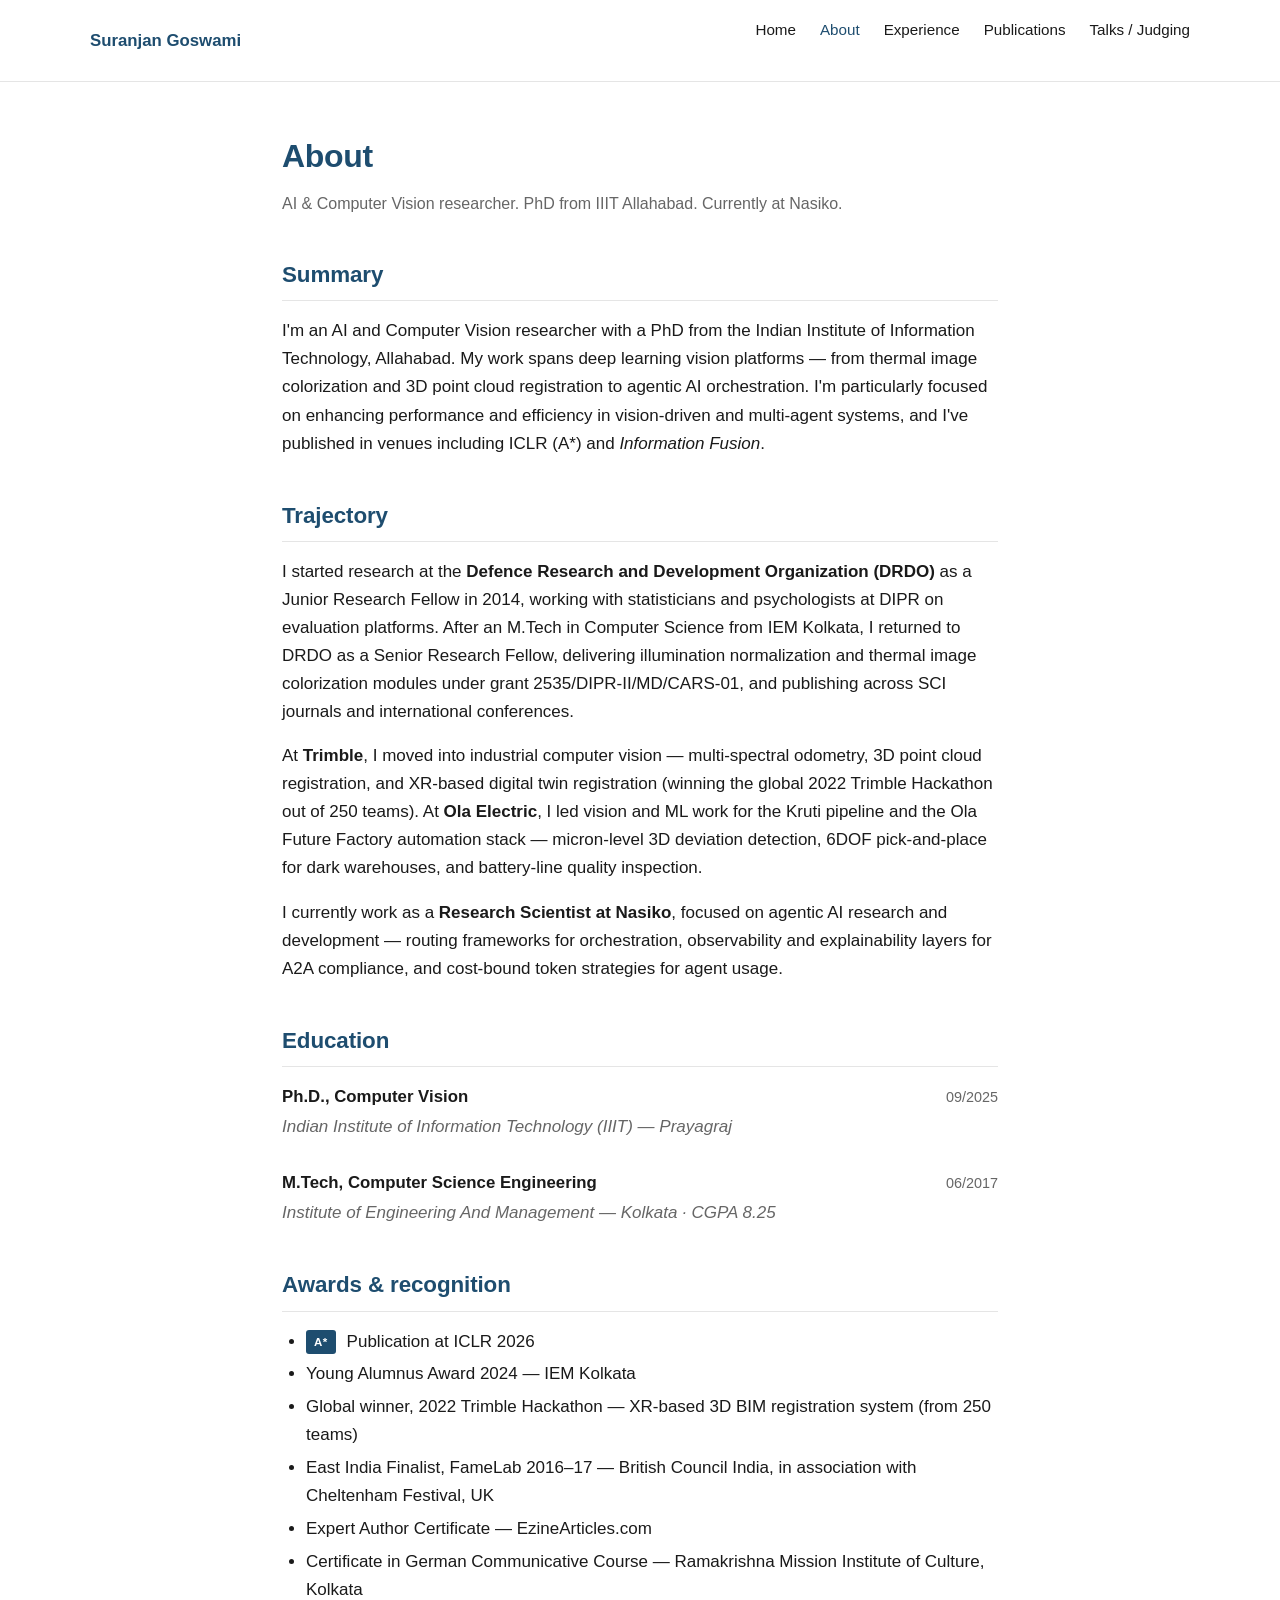
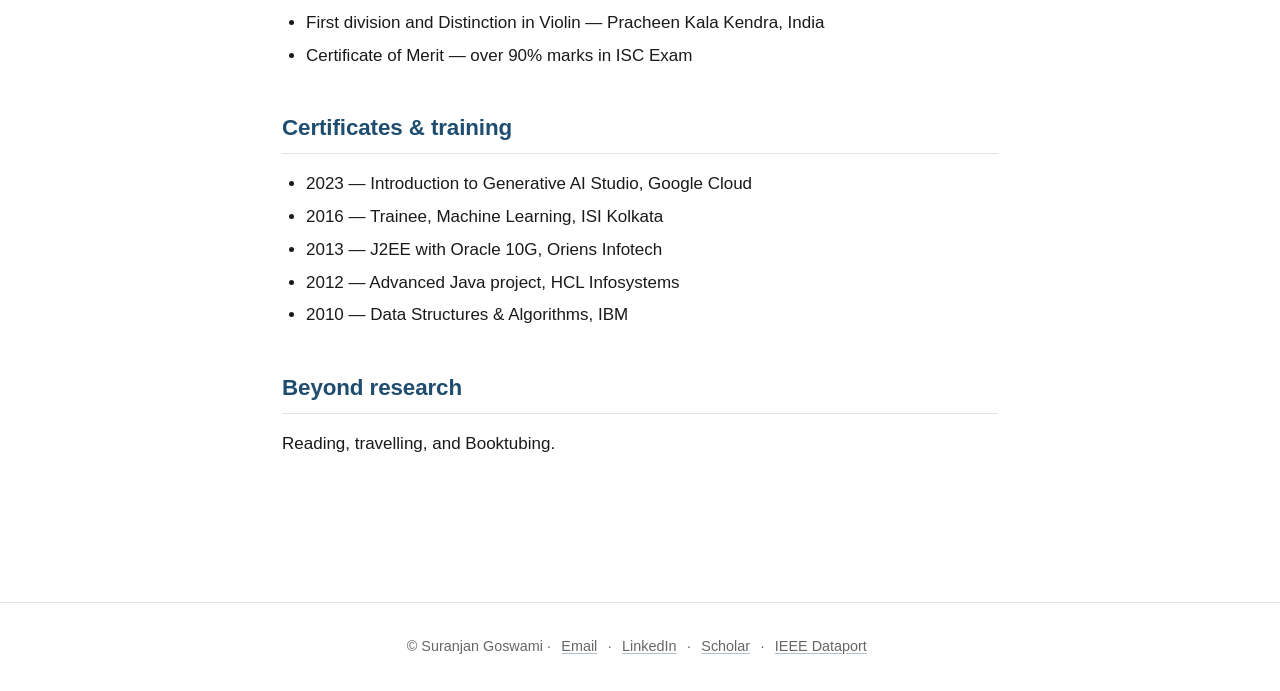
==== about/index.html @ 09b27db4 "Initial site: home, about, experience, publications, talks/judging" ====
<!doctype html>
<html lang="en">
<head>
  <meta charset="utf-8">
  <meta name="viewport" content="width=device-width, initial-scale=1">
  <title>About — Suranjan Goswami</title>
  <meta name="description" content="About Suranjan Goswami — AI &amp; Computer Vision researcher, PhD from IIIT Allahabad. Background, education, awards, and hobbies.">
  <link rel="stylesheet" href="/styles.css">
  <link rel="canonical" href="https://suranjangoswami.com/about/">
</head>
<body>
<!-- ================================================================
     AUTO-GENERATED by sync.py from content/*.txt.
     Do NOT edit this HTML by hand — your changes will be overwritten
     the next time you run `python3 sync.py`.
     To change site content, edit the matching file in content/,
     then re-run sync.py.
     ================================================================ -->
  <nav>
    <div class="inner">
      <a href="/" class="brand">Suranjan Goswami</a>
      <ul>
        <li><a href="/">Home</a></li>
        <li><a href="/about/" class="active">About</a></li>
        <li><a href="/experience/">Experience</a></li>
        <li><a href="/publications/">Publications</a></li>
        <li><a href="/talks/">Talks / Judging</a></li>
      </ul>
    </div>
  </nav>

  <main>
    <h1>About</h1>
    <p class="section-lead">AI &amp; Computer Vision researcher. PhD from IIIT Allahabad. Currently at Nasiko.</p>

    <section>
      <h2>Summary</h2>
      <p>I&#x27;m an AI and Computer Vision researcher with a PhD from the Indian Institute of Information Technology, Allahabad. My work spans deep learning vision platforms — from thermal image colorization and 3D point cloud registration to agentic AI orchestration. I&#x27;m particularly focused on enhancing performance and efficiency in vision-driven and multi-agent systems, and I&#x27;ve published in venues including ICLR (A*) and <em>Information Fusion</em>.</p>
    </section>

    <section>
      <h2>Trajectory</h2>
      <p>I started research at the <strong>Defence Research and Development Organization (DRDO)</strong> as a Junior Research Fellow in 2014, working with statisticians and psychologists at DIPR on evaluation platforms. After an M.Tech in Computer Science from IEM Kolkata, I returned to DRDO as a Senior Research Fellow, delivering illumination normalization and thermal image colorization modules under grant 2535/DIPR-II/MD/CARS-01, and publishing across SCI journals and international conferences.</p>
      <p>At <strong>Trimble</strong>, I moved into industrial computer vision — multi-spectral odometry, 3D point cloud registration, and XR-based digital twin registration (winning the global 2022 Trimble Hackathon out of 250 teams). At <strong>Ola Electric</strong>, I led vision and ML work for the Kruti pipeline and the Ola Future Factory automation stack — micron-level 3D deviation detection, 6DOF pick-and-place for dark warehouses, and battery-line quality inspection.</p>
      <p>I currently work as a <strong>Research Scientist at Nasiko</strong>, focused on agentic AI research and development — routing frameworks for orchestration, observability and explainability layers for A2A compliance, and cost-bound token strategies for agent usage.</p>
    </section>

    <section>
      <h2>Education</h2>
      <div class="job">
        <div class="job-header">
          <span class="job-title">Ph.D., Computer Vision</span>
          <span class="job-dates">09/2025</span>
        </div>
        <div class="job-org">Indian Institute of Information Technology (IIIT) — Prayagraj</div>
      </div>
      <div class="job">
        <div class="job-header">
          <span class="job-title">M.Tech, Computer Science Engineering</span>
          <span class="job-dates">06/2017</span>
        </div>
        <div class="job-org">Institute of Engineering And Management — Kolkata · CGPA 8.25</div>
      </div>
    </section>

    <section>
      <h2>Awards &amp; recognition</h2>
      <ul>
        <li><span class="badge">A*</span> Publication at ICLR 2026</li>
        <li>Young Alumnus Award 2024 — IEM Kolkata</li>
        <li>Global winner, 2022 Trimble Hackathon — XR-based 3D BIM registration system (from 250 teams)</li>
        <li>East India Finalist, FameLab 2016–17 — British Council India, in association with Cheltenham Festival, UK</li>
        <li>Expert Author Certificate — EzineArticles.com</li>
        <li>Certificate in German Communicative Course — Ramakrishna Mission Institute of Culture, Kolkata</li>
        <li>First division and Distinction in Violin — Pracheen Kala Kendra, India</li>
        <li>Certificate of Merit — over 90% marks in ISC Exam</li>
      </ul>
    </section>

    <section>
      <h2>Certificates &amp; training</h2>
      <ul>
        <li>2023 — Introduction to Generative AI Studio, Google Cloud</li>
        <li>2016 — Trainee, Machine Learning, ISI Kolkata</li>
        <li>2013 — J2EE with Oracle 10G, Oriens Infotech</li>
        <li>2012 — Advanced Java project, HCL Infosystems</li>
        <li>2010 — Data Structures &amp; Algorithms, IBM</li>
      </ul>
    </section>

    <section>
      <h2>Beyond research</h2>
      <p>Reading, travelling, and Booktubing.</p>
    </section>
  </main>

  <footer>
    <div>
      © Suranjan Goswami ·
      <a href="mailto:suranjan_arcade@yahoo.co.in">Email</a> ·
      <a href="https://www.linkedin.com/in/suranjan-goswami/">LinkedIn</a> ·
      <a href="https://scholar.google.com/citations?user=N1s3fL4AAAAJ&amp;hl=en">Scholar</a> ·
      <a href="https://ieee-dataport.org/authors/suranjan-goswami">IEEE Dataport</a>
    </div>
  </footer>
</body>
</html>
---- styles.css ----
:root {
  --accent: #1e4d6f;
  --accent-hover: #2a6890;
  --text: #1a1a1a;
  --muted: #666;
  --border: #e5e5e5;
  --bg: #ffffff;
  --card-bg: #fafafa;
  --max-width: 780px;
}

* { box-sizing: border-box; margin: 0; padding: 0; }

html { scroll-behavior: smooth; }

body {
  font-family: -apple-system, BlinkMacSystemFont, "Segoe UI", Roboto, Helvetica, Arial, sans-serif;
  color: var(--text);
  background: var(--bg);
  line-height: 1.65;
  font-size: 17px;
  -webkit-font-smoothing: antialiased;
}

nav {
  border-bottom: 1px solid var(--border);
  padding: 1rem 2rem;
  position: sticky;
  top: 0;
  background: rgba(255, 255, 255, 0.95);
  backdrop-filter: saturate(180%) blur(8px);
  z-index: 10;
}
nav .inner {
  max-width: 1100px;
  margin: 0 auto;
  display: flex;
  justify-content: space-between;
  align-items: center;
  gap: 1rem;
}
nav .brand {
  font-weight: 700;
  color: var(--accent);
  text-decoration: none;
  font-size: 1.05rem;
  white-space: nowrap;
}
nav ul {
  display: flex;
  gap: 1.5rem;
  list-style: none;
  flex-wrap: wrap;
}
nav a {
  color: var(--text);
  text-decoration: none;
  font-size: 0.95rem;
  transition: color 0.15s;
}
nav a:hover, nav a.active {
  color: var(--accent);
}

main {
  max-width: var(--max-width);
  margin: 0 auto;
  padding: 3rem 2rem 5rem;
}

main.wide {
  max-width: 1100px;
}

h1 {
  font-size: 2rem;
  margin-bottom: 0.5rem;
  color: var(--accent);
  letter-spacing: -0.01em;
}
h2 {
  font-size: 1.4rem;
  margin: 2.5rem 0 1rem;
  padding-bottom: 0.4rem;
  border-bottom: 1px solid var(--border);
  color: var(--accent);
  letter-spacing: -0.005em;
}
h3 {
  font-size: 1.08rem;
  margin: 1.25rem 0 0.4rem;
}

p {
  margin-bottom: 1rem;
}

ul, ol {
  margin-bottom: 1rem;
  padding-left: 1.5rem;
}
ul li, ol li {
  margin-bottom: 0.3rem;
}

a {
  color: var(--accent);
  text-decoration: underline;
  text-decoration-color: rgba(30, 77, 111, 0.35);
  text-underline-offset: 2px;
}
a:hover {
  text-decoration-color: currentColor;
}

.job, .publication {
  margin-bottom: 1.75rem;
}
.job-header {
  display: flex;
  justify-content: space-between;
  flex-wrap: wrap;
  align-items: baseline;
  gap: 0.5rem;
  margin-bottom: 0.15rem;
}
.job-title {
  font-weight: 600;
  font-size: 1.05rem;
}
.job-dates {
  color: var(--muted);
  font-size: 0.9rem;
  font-variant-numeric: tabular-nums;
}
.job-org {
  color: var(--muted);
  font-style: italic;
  margin-bottom: 0.5rem;
}
.job ul {
  padding-left: 1.25rem;
}
.job ul li {
  margin-bottom: 0.25rem;
}
.job ul ul {
  margin-top: 0.3rem;
  margin-bottom: 0.5rem;
}

.highlight {
  background: linear-gradient(transparent 60%, rgba(30, 77, 111, 0.15) 60%);
  font-weight: 500;
  padding: 0 0.1em;
}

.badge {
  display: inline-block;
  font-size: 0.72rem;
  padding: 0.15rem 0.5rem;
  background: var(--accent);
  color: white;
  border-radius: 3px;
  margin-right: 0.4rem;
  font-weight: 600;
  letter-spacing: 0.03em;
  text-transform: uppercase;
  vertical-align: middle;
}
.badge.muted {
  background: transparent;
  color: var(--muted);
  border: 1px solid var(--border);
}

.pub-title {
  font-weight: 500;
}
.pub-meta {
  color: var(--muted);
  font-size: 0.92rem;
  margin-top: 0.2rem;
}

footer {
  border-top: 1px solid var(--border);
  padding: 2rem;
  text-align: center;
  color: var(--muted);
  font-size: 0.9rem;
  margin-top: 3rem;
}
footer a {
  color: var(--muted);
  margin: 0 0.4rem;
}

/* Hero on home */
.hero {
  margin-bottom: 3rem;
}
.hero h1 {
  font-size: 2.5rem;
  margin-bottom: 0.5rem;
}
.hero .tagline {
  font-size: 1.15rem;
  color: var(--muted);
  margin-bottom: 1.5rem;
}
.hero p {
  font-size: 1.02rem;
}
.contact-links {
  display: flex;
  flex-wrap: wrap;
  gap: 0.4rem 1.1rem;
  margin-top: 1.25rem;
  font-size: 0.95rem;
}
.contact-links a {
  color: var(--accent);
}

.section-lead {
  color: var(--muted);
  font-size: 1rem;
  margin-bottom: 2rem;
}

/* Talks grid */
.talks-grid {
  display: grid;
  grid-template-columns: repeat(auto-fill, minmax(320px, 1fr));
  gap: 1.5rem;
  margin-top: 1.5rem;
}
.talk-card {
  background: var(--card-bg);
  border: 1px solid var(--border);
  border-radius: 8px;
  overflow: hidden;
  transition: transform 0.15s, box-shadow 0.15s;
  display: flex;
  flex-direction: column;
}
.talk-card:hover {
  transform: translateY(-2px);
  box-shadow: 0 6px 20px rgba(0, 0, 0, 0.08);
}
.talk-card .talk-img {
  width: 100%;
  aspect-ratio: 16 / 9;
  object-fit: cover;
  display: block;
  background: linear-gradient(135deg, #1e4d6f 0%, #2a6890 100%);
}

/* Multi-image gallery (used inside .talk-card) */
.talk-gallery {
  position: relative;
  aspect-ratio: 16 / 9;
  overflow: hidden;
  background: linear-gradient(135deg, #1e4d6f 0%, #2a6890 100%);
}
.talk-gallery-track {
  display: flex;
  overflow-x: auto;
  scroll-snap-type: x mandatory;
  scroll-behavior: smooth;
  height: 100%;
  scrollbar-width: none;
  -ms-overflow-style: none;
}
.talk-gallery-track::-webkit-scrollbar { display: none; }
.talk-gallery-track > img,
.talk-gallery-track > video {
  flex: 0 0 100%;
  width: 100%;
  height: 100%;
  object-fit: cover;
  scroll-snap-align: start;
  scroll-snap-stop: always;
  display: block;
  background: #000;
}

/* Image count badge (top-right of the gallery) */
.talk-gallery-count {
  position: absolute;
  top: 0.55rem;
  right: 0.6rem;
  background: rgba(0, 0, 0, 0.55);
  color: white;
  font-size: 0.72rem;
  padding: 0.18rem 0.55rem;
  border-radius: 999px;
  z-index: 2;
  backdrop-filter: blur(4px);
  -webkit-backdrop-filter: blur(4px);
  letter-spacing: 0.02em;
  font-variant-numeric: tabular-nums;
  pointer-events: none;
}

/* Dot indicators */
.talk-gallery-dots {
  position: absolute;
  bottom: 0.55rem;
  left: 50%;
  transform: translateX(-50%);
  display: flex;
  gap: 0.35rem;
  z-index: 2;
}
.talk-gallery-dots button {
  width: 7px;
  height: 7px;
  border-radius: 50%;
  border: none;
  background: rgba(255, 255, 255, 0.55);
  padding: 0;
  cursor: pointer;
  transition: background 0.15s, transform 0.15s;
}
.talk-gallery-dots button[aria-current="true"] {
  background: white;
  transform: scale(1.3);
}

/* Prev / next arrows (desktop hover only) */
.talk-gallery-prev,
.talk-gallery-next {
  position: absolute;
  top: 50%;
  transform: translateY(-50%);
  width: 34px;
  height: 34px;
  border-radius: 50%;
  border: none;
  background: rgba(0, 0, 0, 0.45);
  color: white;
  cursor: pointer;
  font-size: 1.15rem;
  line-height: 1;
  display: flex;
  align-items: center;
  justify-content: center;
  opacity: 0;
  transition: opacity 0.15s, background 0.15s;
  z-index: 2;
  padding: 0;
}
.talk-card:hover .talk-gallery-prev,
.talk-card:hover .talk-gallery-next,
.talk-gallery-prev:focus-visible,
.talk-gallery-next:focus-visible {
  opacity: 1;
}
.talk-gallery-prev { left: 0.5rem; }
.talk-gallery-next { right: 0.5rem; }
.talk-gallery-prev:hover,
.talk-gallery-next:hover {
  background: rgba(0, 0, 0, 0.72);
}

/* Hide nav when only one image */
.talk-gallery.single-image .talk-gallery-dots,
.talk-gallery.single-image .talk-gallery-prev,
.talk-gallery.single-image .talk-gallery-next,
.talk-gallery.single-image .talk-gallery-count {
  display: none;
}

/* Touch devices: hide arrows (swipe is the primary interaction) */
@media (hover: none) {
  .talk-gallery-prev, .talk-gallery-next { display: none; }
}
.talk-card-body {
  padding: 1.25rem 1.25rem 1.4rem;
  flex: 1;
  display: flex;
  flex-direction: column;
}
.talk-card .type-tag {
  display: inline-block;
  font-size: 0.68rem;
  padding: 0.15rem 0.55rem;
  border-radius: 3px;
  font-weight: 700;
  letter-spacing: 0.07em;
  text-transform: uppercase;
  margin-bottom: 0.55rem;
  align-self: flex-start;
  color: white;
}
.talk-card .type-tag.talk { background: var(--accent); }
.talk-card .type-tag.judge { background: #b8703a; }

.talk-card h3 {
  margin: 0 0 0.3rem 0;
  color: var(--accent);
  font-size: 1.05rem;
  line-height: 1.35;
}
.talk-card .venue {
  color: var(--muted);
  font-size: 0.85rem;
  margin-bottom: 0.75rem;
  font-variant-numeric: tabular-nums;
}
.talk-card .desc {
  font-size: 0.95rem;
  line-height: 1.5;
  color: var(--text);
}
.talk-card .talk-links {
  margin-top: 0.9rem;
  font-size: 0.85rem;
  display: flex;
  gap: 0.9rem;
  flex-wrap: wrap;
}
.talk-card .talk-links a {
  color: var(--accent);
}

/* Publication highlights */
.pub-highlight {
  background: var(--card-bg);
  border-left: 3px solid var(--accent);
  padding: 1rem 1.25rem;
  border-radius: 0 6px 6px 0;
  margin-bottom: 1rem;
}
.pub-highlight .pub-title {
  font-weight: 600;
}

/* Skills */
.skill-tags {
  display: flex;
  flex-wrap: wrap;
  gap: 0.4rem;
  margin: 0.5rem 0 1rem;
}
.skill-tag {
  font-size: 0.85rem;
  background: var(--card-bg);
  border: 1px solid var(--border);
  padding: 0.2rem 0.65rem;
  border-radius: 4px;
  color: var(--text);
}

/* Responsive */
@media (max-width: 720px) {
  body { font-size: 16px; }
  nav { padding: 0.75rem 1rem; }
  nav ul { gap: 1rem; }
  nav a { font-size: 0.88rem; }
  main { padding: 2rem 1.25rem 4rem; }
  h1 { font-size: 1.7rem; }
  .hero h1 { font-size: 2rem; }
  h2 { font-size: 1.25rem; }
}
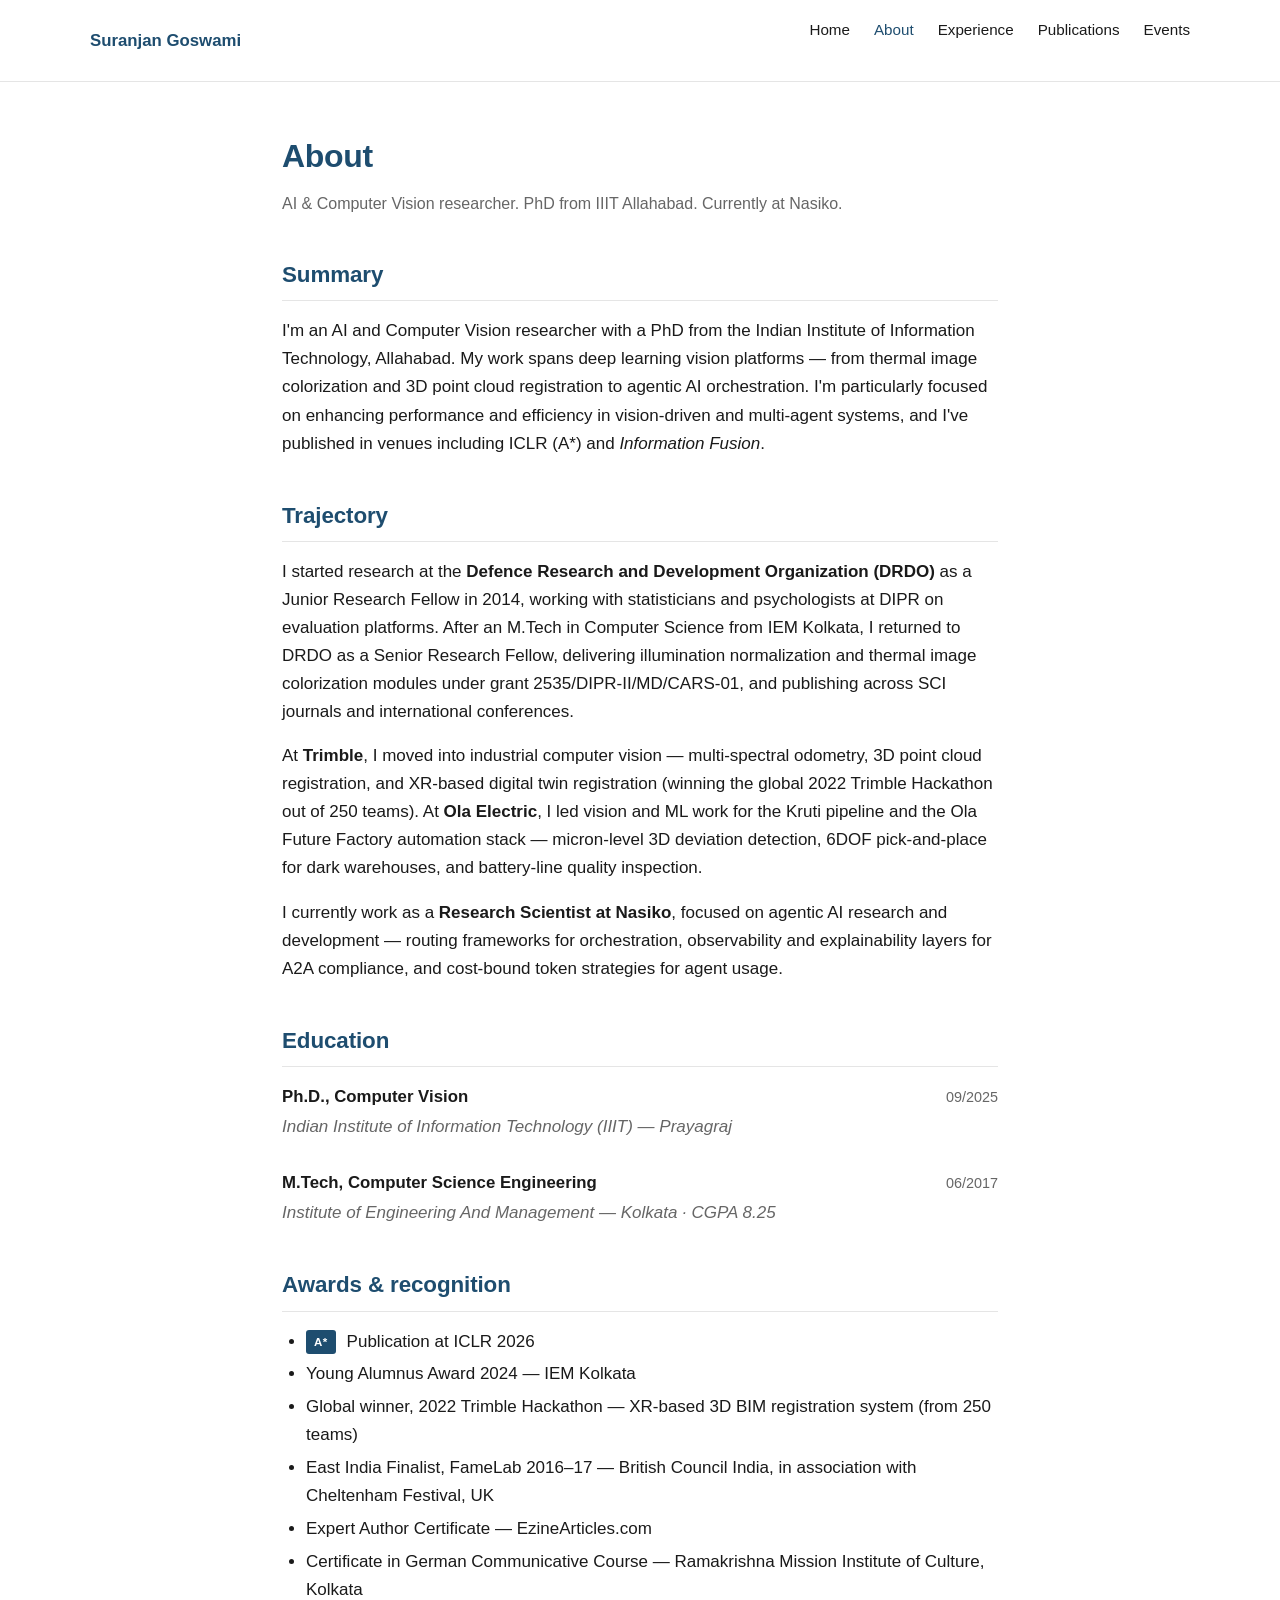
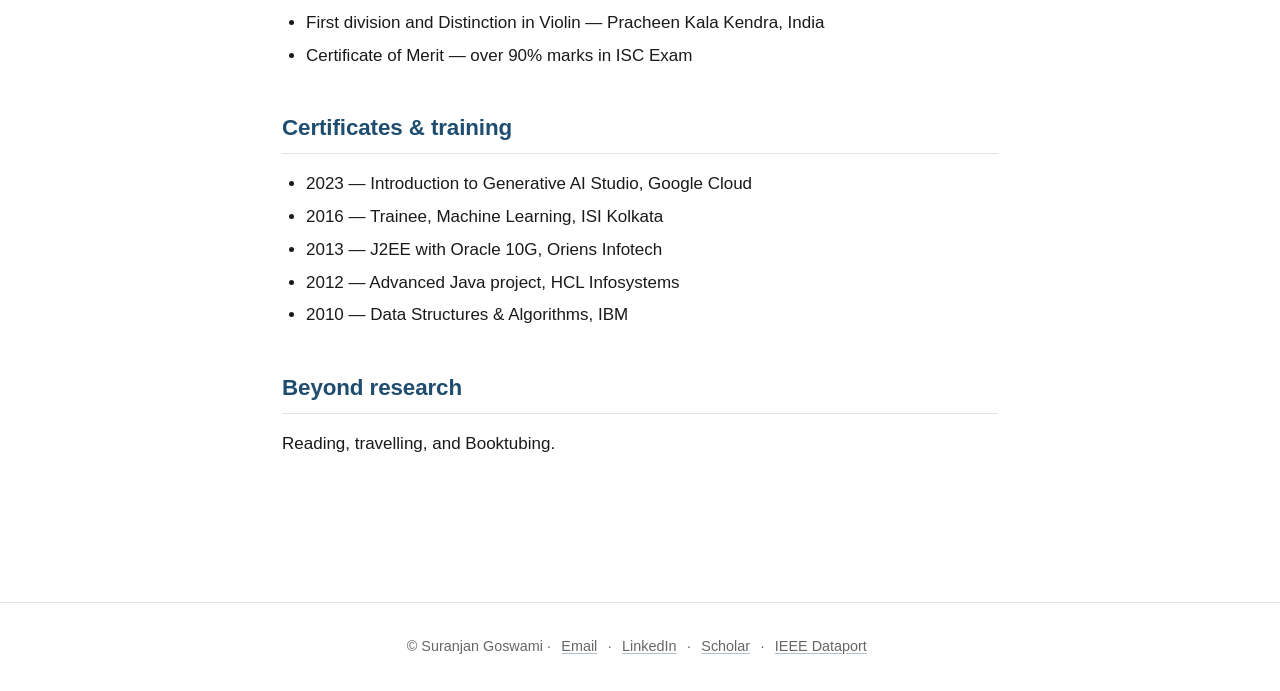
==== commit 761d4f84: "Rename Talks / Judging page to Events, add DigiDoot roundtable Page title, H1 and nav label are now " ====
--- a/about/index.html
+++ b/about/index.html
@@ -7,6 +7,18 @@
   <meta name="description" content="About Suranjan Goswami — AI &amp; Computer Vision researcher, PhD from IIIT Allahabad. Background, education, awards, and hobbies.">
   <link rel="stylesheet" href="/styles.css">
   <link rel="canonical" href="https://suranjangoswami.com/about/">
+  <meta property="og:type" content="website">
+  <meta property="og:url" content="https://suranjangoswami.com/about/">
+  <meta property="og:title" content="About — Suranjan Goswami">
+  <meta property="og:description" content="About Suranjan Goswami — AI &amp; Computer Vision researcher, PhD from IIIT Allahabad. Background, education, awards, and hobbies.">
+  <meta property="og:image" content="https://res.cloudinary.com/wbtgpw3v/image/upload/w_1200,h_630,c_fill,g_auto,f_auto,q_auto/talks/DSC00948">
+  <meta property="og:image:width" content="1200">
+  <meta property="og:image:height" content="630">
+  <meta property="og:image:alt" content="Suranjan Goswami — AI &amp; Computer Vision Researcher · PhD, IIIT Allahabad">
+  <meta name="twitter:card" content="summary_large_image">
+  <meta name="twitter:title" content="About — Suranjan Goswami">
+  <meta name="twitter:description" content="About Suranjan Goswami — AI &amp; Computer Vision researcher, PhD from IIIT Allahabad. Background, education, awards, and hobbies.">
+  <meta name="twitter:image" content="https://res.cloudinary.com/wbtgpw3v/image/upload/w_1200,h_630,c_fill,g_auto,f_auto,q_auto/talks/DSC00948">
 </head>
 <body>
 <!-- ================================================================
@@ -24,7 +36,7 @@
         <li><a href="/about/" class="active">About</a></li>
         <li><a href="/experience/">Experience</a></li>
         <li><a href="/publications/">Publications</a></li>
-        <li><a href="/talks/">Talks / Judging</a></li>
+        <li><a href="/talks/">Events</a></li>
       </ul>
     </div>
   </nav>
--- a/styles.css
+++ b/styles.css
@@ -397,6 +397,7 @@
 }
 .talk-card .type-tag.talk { background: var(--accent); }
 .talk-card .type-tag.judge { background: #b8703a; }
+.talk-card .type-tag.panel { background: #5b6f8c; }
 
 .talk-card h3 {
   margin: 0 0 0.3rem 0;
